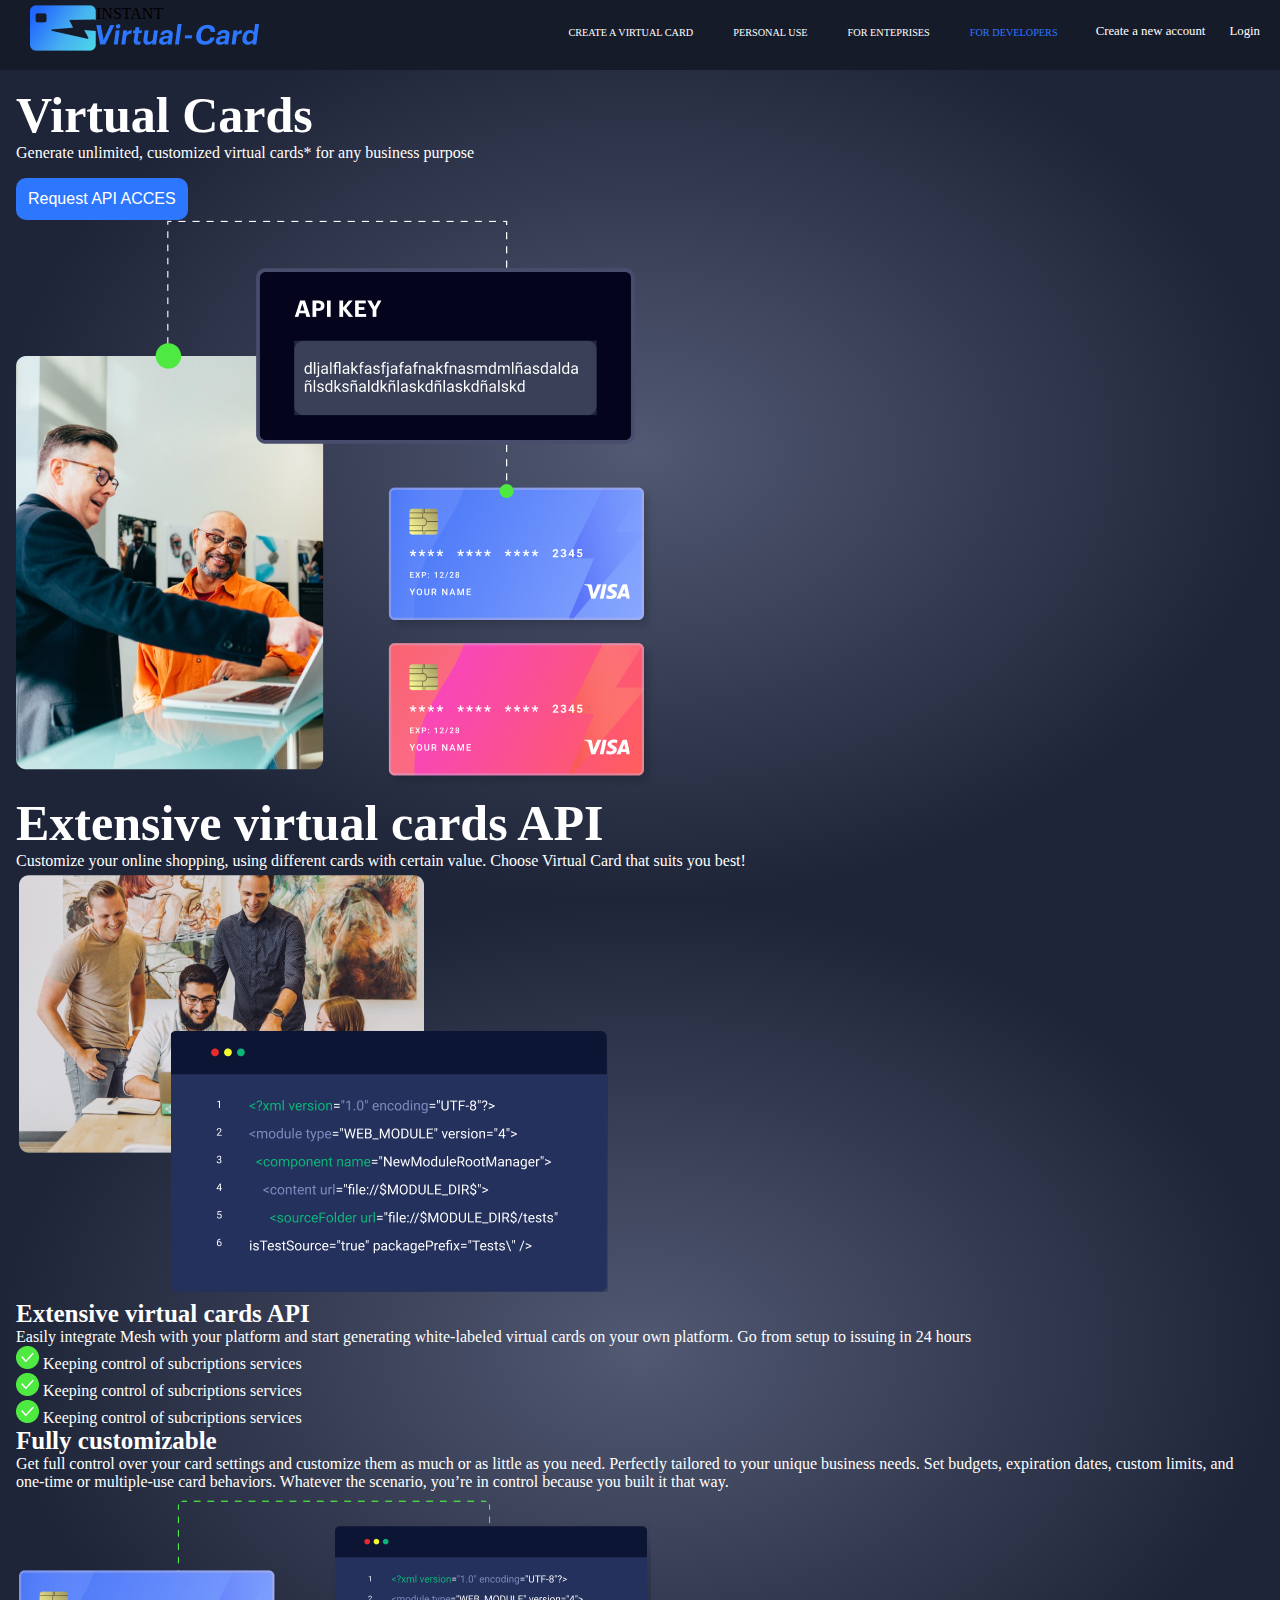
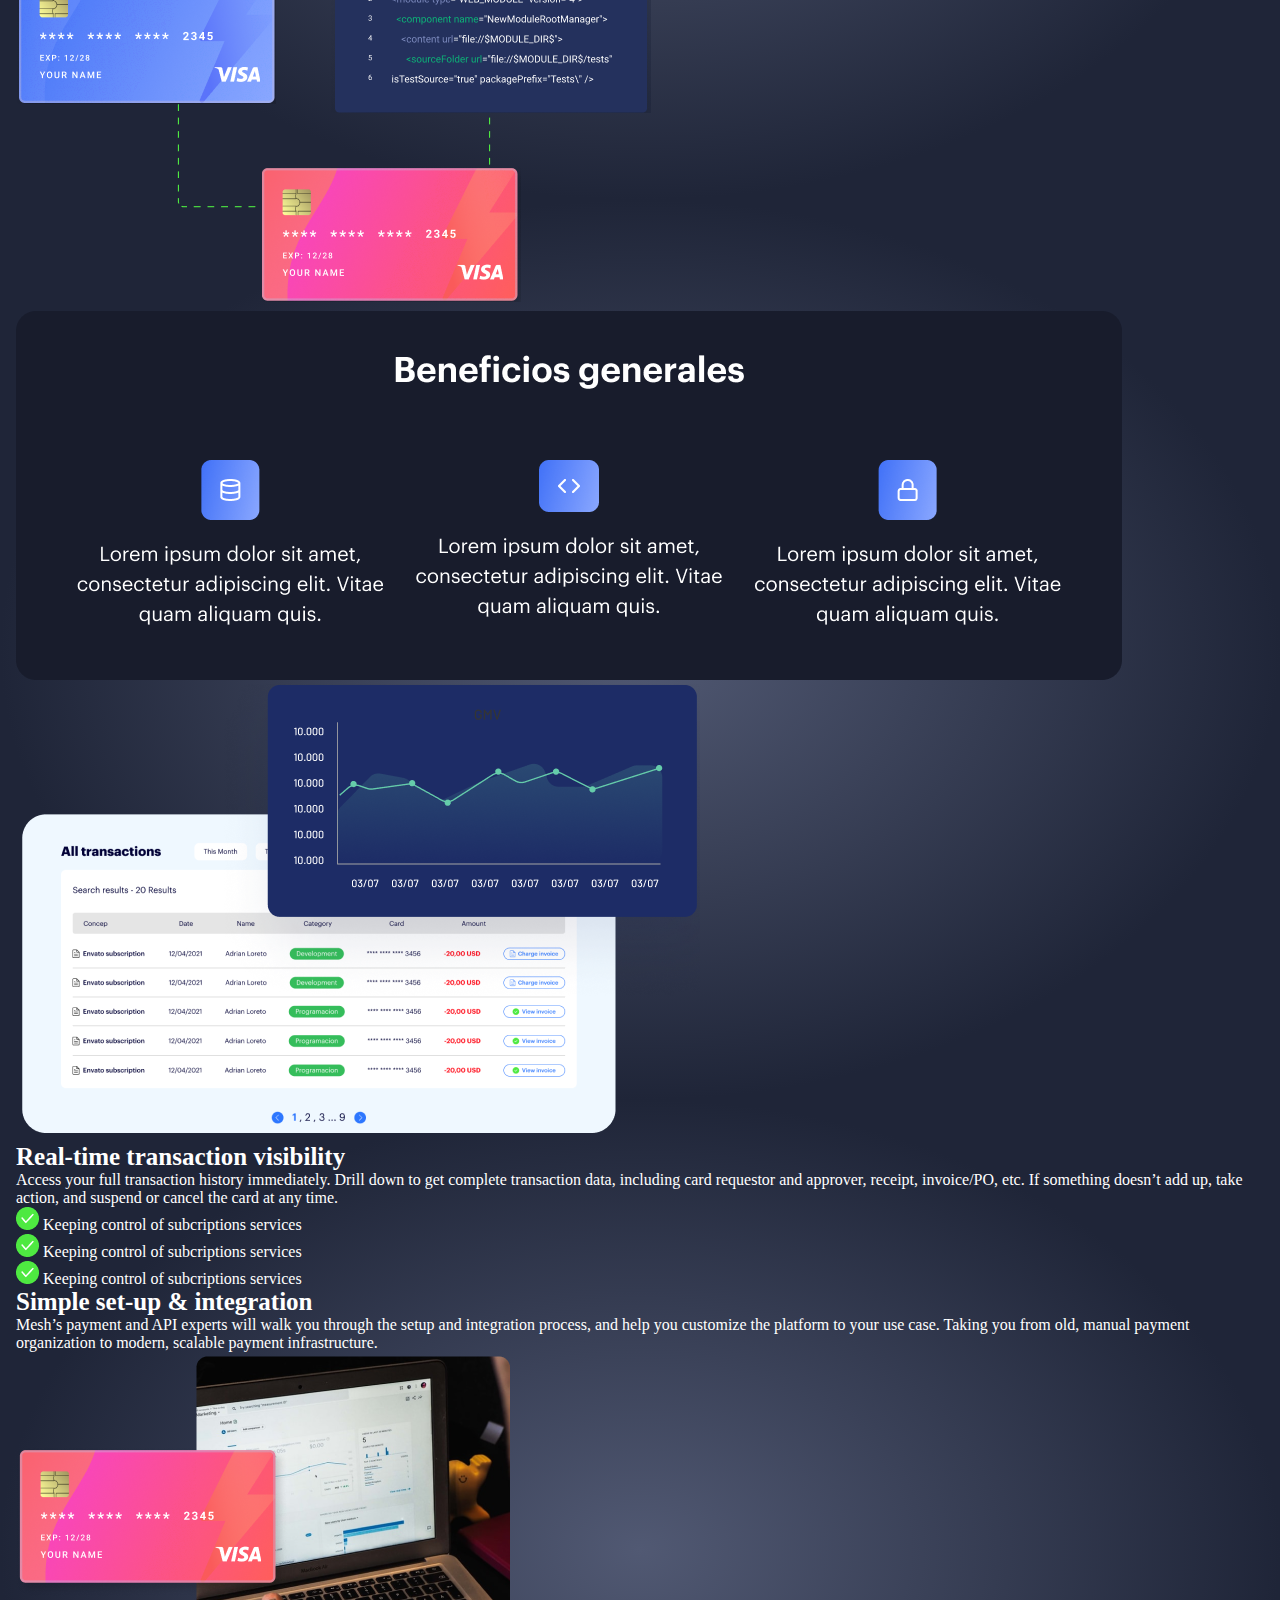
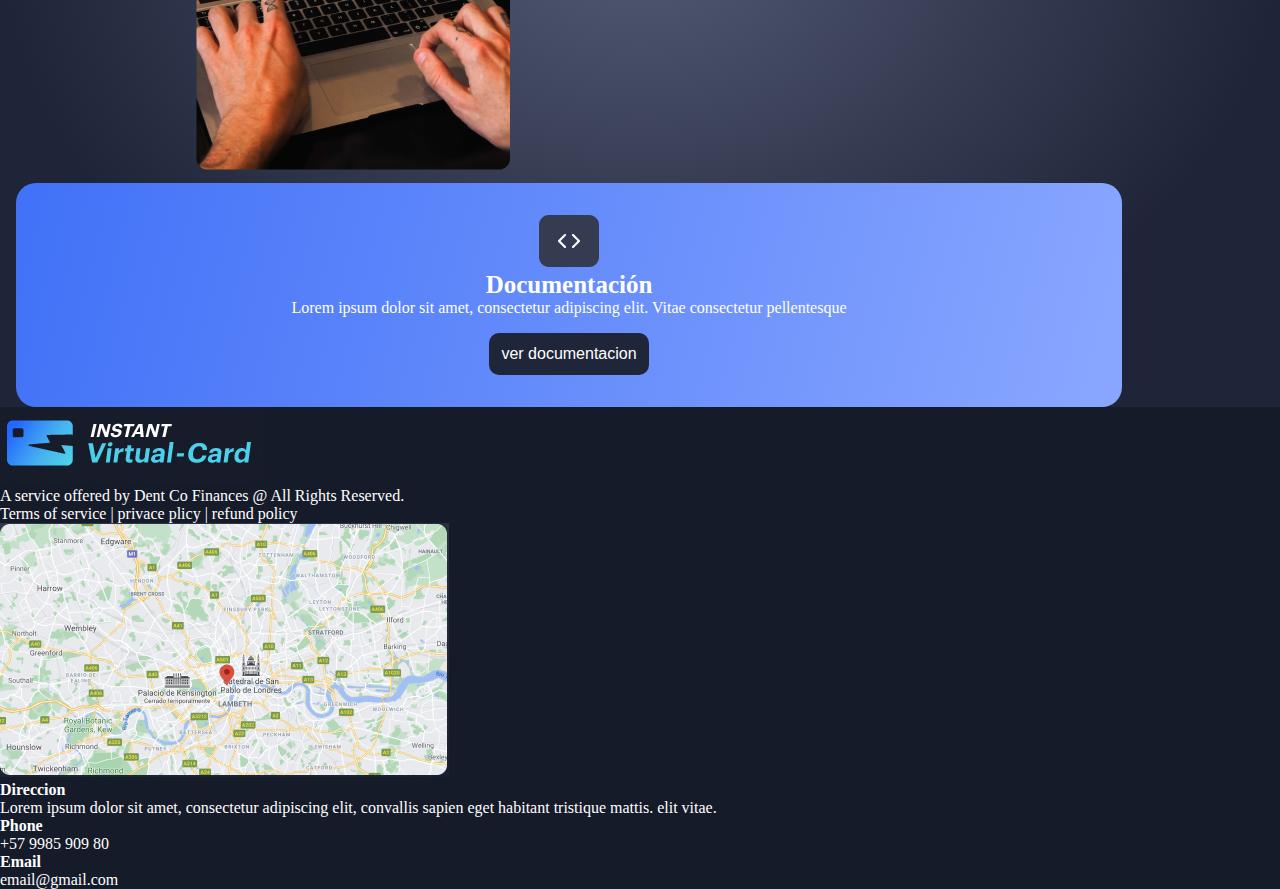
==== no-login/for-developers-v1/index.html @ 722ce5f5 "creacion del repositorio" ====
<!DOCTYPE html>
<html lang="en">

<head>
    <meta charset="UTF-8">
    <meta http-equiv="X-UA-Compatible" content="IE=edge">
    <meta name="viewport" content="width=device-width, initial-scale=1.0">
    <title>For developers</title>

    <!-- custom css -->
    <link rel="stylesheet" href="css/style.css">

    <!-- bootstrap -->
    <link rel="stylesheet" href="https://cdn.jsdelivr.net/npm/bootstrap@4.6.0/dist/css/bootstrap.min.css" integrity="sha384-B0vP5xmATw1+K9KRQjQERJvTumQW0nPEzvF6L/Z6nronJ3oUOFUFpCjEUQouq2+l" crossorigin="anonymous">

    <!-- font awesome -->
    <link href="https://kit-pro.fontawesome.com/releases/v5.15.3/css/pro.min.css" rel="stylesheet">

    <!-- jquery -->
    <script src="https://cdnjs.cloudflare.com/ajax/libs/jquery/3.4.1/jquery.min.js" integrity="sha512-bnIvzh6FU75ZKxp0GXLH9bewza/OIw6dLVh9ICg0gogclmYGguQJWl8U30WpbsGTqbIiAwxTsbe76DErLq5EDQ==" crossorigin="anonymous"></script>
</head>

<body>
    <!-- navbar -->
    <nav>
        <div class="logo">
            <a href="#">
                <img src="assets/logo.png" class="mr-2" alt="Error">
            </a>
            <div>
                <span class="instant text-white">INSTANT</span><br>
                <img src="assets/virtual.png" alt="Error">
            </div>
        </div>

        <input type="checkbox" id="check">
        <label for="check" class="checkbtn">
            <i class="fas fa-bars"></i>
        </label>

        <div class="derecha">
            <a href="#" class="btn btn-primary">Create a new account</a>
            <a href="#"> <i class="far fa-user"></i> Login</a>
        </div>

        <ul>
            <li>
                <a href="#">Create a virtual card</a>
            </li>
            <li>
                <a href="#">Personal use</a>
            </li>
            <li><a href="#">For enteprises</a></li>
            <li>
                <a class="active" href="#">for developers</a>
            </li>
        </ul>
    </nav>

    <!-- end nav -->

    <section class="container mx-auto">
        <div class="row">
            <div class="col-lg my-auto">
                <h1 class="font-weight-bold">Virtual Cards</h1>
                <span>Generate unlimited, customized virtual cards* for any business purpose</span>
                <br>
                <button class="btn-lop">Request API ACCES <i class="fas fa-angle-right"></i></button>
            </div>
            <div class="col-lg mt-5">
                <img class="img1" src="assets/img1.png" alt="error">
            </div>
        </div>
        <div class="text-center my-5">
            <h1>Extensive virtual cards API</h1>
            <span>Customize your online shopping, using different cards with certain value. Choose Virtual Card that suits you best!</span>
        </div>
        <div class="row">
            <div class="col-lg mt-5">
                <img class="img1" src="assets/img2.png" alt="error">
            </div>
            <div class="col-lg my-auto">
                <h2>Extensive virtual cards API</h2>
                <span>Easily integrate Mesh with your platform and start generating white-labeled virtual cards on your own platform. Go from setup to issuing in 24 hours</span>
                <div class="my-4 d-flex flex-column justify-content-center">
                    <span class="text-white small"><img src="assets/chulo.png" alt="error"> Keeping control of subcriptions services</span>
                </div>
                <div class="my-4 d-flex flex-column justify-content-center">
                    <span class="text-white small"><img src="assets/chulo.png" alt="error"> Keeping control of subcriptions services</span>
                </div>
                <div class="my-4 d-flex flex-column justify-content-center">
                    <span class="text-white small"><img src="assets/chulo.png" alt="error"> Keeping control of subcriptions services</span>
                </div>
            </div>
        </div>
        <div class="row">
            <div class="col-lg my-auto">
                <h2>Fully customizable</h2>
                <span>Get full control over your card settings and customize them as much or as little as you need. Perfectly tailored to your unique business needs. Set budgets, expiration dates, custom limits, and one-time or multiple-use card behaviors. Whatever the scenario, you’re in control because you built it that way.</span>
            </div>
            <div class="col-lg mt-5">
                <img class="img1" src="assets/img3.png" alt="error">
            </div>
        </div>

        <img class="mt-5 img2" src="assets/img4.png" alt="error">

        <div class="row">
            <div class="col-lg my-5">
                <img class="img1" src="assets/img5.png" alt="error">
            </div>
            <div class="col-lg my-auto">
                <h2>Real-time transaction visibility</h2>
                <span>Access your full transaction history immediately. Drill down to get complete transaction data, including card requestor and approver, receipt, invoice/PO, etc. If something doesn’t add up, take action, and suspend or cancel the card at any time.</span>
                <div class="my-4 d-flex flex-column justify-content-center">
                    <span class="text-white small"><img src="assets/chulo.png" alt="error"> Keeping control of subcriptions services</span>
                </div>
                <div class="my-4 d-flex flex-column justify-content-center">
                    <span class="text-white small"><img src="assets/chulo.png" alt="error"> Keeping control of subcriptions services</span>
                </div>
                <div class="my-4 d-flex flex-column justify-content-center">
                    <span class="text-white small"><img src="assets/chulo.png" alt="error"> Keeping control of subcriptions services</span>
                </div>
            </div>
        </div>

        <div class="row">
            <div class="col-lg my-auto">
                <h2>Simple set-up & integration</h2>
                <span>Mesh’s payment and API experts will walk you through the setup and integration process, and help you customize the platform to your use case. Taking you from old, manual payment organization to modern, scalable payment infrastructure.</span>
            </div>
            <div class="col-lg my-5">
                <img class="img1" src="assets/img6.png" alt="error">
            </div>
        </div>

        <div class="contenido">
            <img src="assets/img7.png" alt="error">
            <h2 class="my-4">Documentación</h2>
            <span>Lorem ipsum dolor sit amet, consectetur adipiscing elit. Vitae consectetur pellentesque</span>
            <br>
            <button class="btn-lop-2">ver documentacion <i class="fas fa-angle-right"></i></button>
        </div>

        <footer class="text-white py-4 bg-page mt-4">
            <div class="container-fluid text-center text-md-left">
                <div class="row">
                    <div class="col">
                        <div class="mb-4">
                            <img src="assets/icono.png" alt="error">
                        </div>
                        <span>A service offered by Dent Co Finances @ All Rights Reserved.</span>
                        <div class="my-4">
                            <span>Terms of service | privace plicy | refund policy</span>
                        </div>
                    </div>
                    <div class="col-lg-auto">
                        <a href="#">
                            <img class="pequeño" src="assets/img8.PNG" alt="error">
                        </a>
                    </div>

                    <div class="col">
                        <h4>Direccion</h4>
                        <span>Lorem ipsum dolor sit amet, consectetur adipiscing elit, convallis sapien eget habitant tristique mattis. elit vitae.</span>
                        <h4 class="mt-4">Phone</h4>
                        <span>+57 9985 909 80</span>
                        <h4 class="mt-4">Email</h4>
                        <span>email@gmail.com</span>
                    </div>
                </div>
            </div>
        </footer>
    </section>

</body>

</html>
---- no-login/for-developers-v1/css/style.css ----
html {
    width: 100%;
    height: 100%;
}

* {
    padding: 0;
    margin: 0;
    text-decoration: 0;
    list-style: none;
    box-sizing: border-box;
}

body {
    background: radial-gradient(50% 50% at 50% 50%, #515973 0%, #1F2538 100%);
}

nav {
    background: #161b2a;
    height: 70px;
    width: 100%;
}

.logo {
    display: flex;
    float: left;
    padding: 5px 30px;
}

.derecha {
    float: right;
    line-height: 60px;
}

.derecha a {
    margin-right: 20px;
    color: white;
}

nav ul {
    float: right;
    margin-right: 20px;
}

nav ul li {
    display: inline-block;
    margin: 0 5px;
    line-height: 50px;
    padding: 7px 13px;
}

nav ul li a {
    font-family: Graphik;
    font-size: 1em;
    color: white;
    text-transform: uppercase;
}

a.active,
a:hover {
    color: #2D77FF;
    transition: .5s;
}

.checkbtn {
    font-size: 30px;
    color: white;
    float: left;
    line-height: 60px;
    margin-left: 40px;
    cursor: pointer;
    display: none;
}

#check {
    display: none;
}

@media (max-width: 1350px) {
    nav a {
        font-size: .8em !important;
    }
    nav li {
        font-size: .8em;
    }
}

@media (max-width: 1100px) {
    .logo {
        display: none;
    }
}

@media (max-width: 1084px) {
    .logo {
        display: none;
    }
}

@media (max-width: 810px) {
    .checkbtn {
        display: block;
    }
    nav ul {
        left: -100%;
        transition: all .5s;
        position: fixed;
        width: 100%;
        height: 100vh;
        top: 70px;
        text-align: center;
        background: #161B2A;
    }
    nav ul li {
        display: block;
    }
    nav ul li a {
        font-size: 1.2em;
    }
    #check:checked~ul {
        left: 0;
        z-index: 5;
    }
}


/* section */

section {
    height: calc(100vh - 80px);
    padding: 1em;
}

.container {
    color: white;
}

h1 {
    font-size: 50px;
    font-weight: bold;
}

h2 {
    font-size: 25px;
}

.btn-lop {
    margin-top: 1em;
    color: white;
    background: #2D77FF;
    font-size: 1em;
    border-radius: 10px;
    padding: 12px;
    border: 0;
}

.btn-lop:active {
    border: 1px solid;
}

.btn-lop-2:active {
    border: 1px solid;
}

@media (max-width: 771px) {
    .img1 {
        width: 100%;
    }
}

@media (max-width: 1200px) {
    .img2 {
        width: 100%;
    }
    .contenido {
        width: 100% !important;
    }
}

.contenido {
    background: linear-gradient(103.95deg, #3E6FF7 -3.65%, #88A6FF 97.12%);
    text-align: center;
    width: 1106px;
    border-radius: 20px;
    padding-top: 2em;
    padding-bottom: 2em;
}

.btn-lop-2 {
    margin-top: 1em;
    color: white;
    background: #202639;
    font-size: 1em;
    border-radius: 10px;
    padding: 12px;
    border: 0;
}


/* footer */

@media (max-width: 604px) {
    .pequeño {
        width: 100%;
    }
}

.bg-page {
    width: 100%;
    left: 0;
    position: absolute;
    background: #161B2A;
}
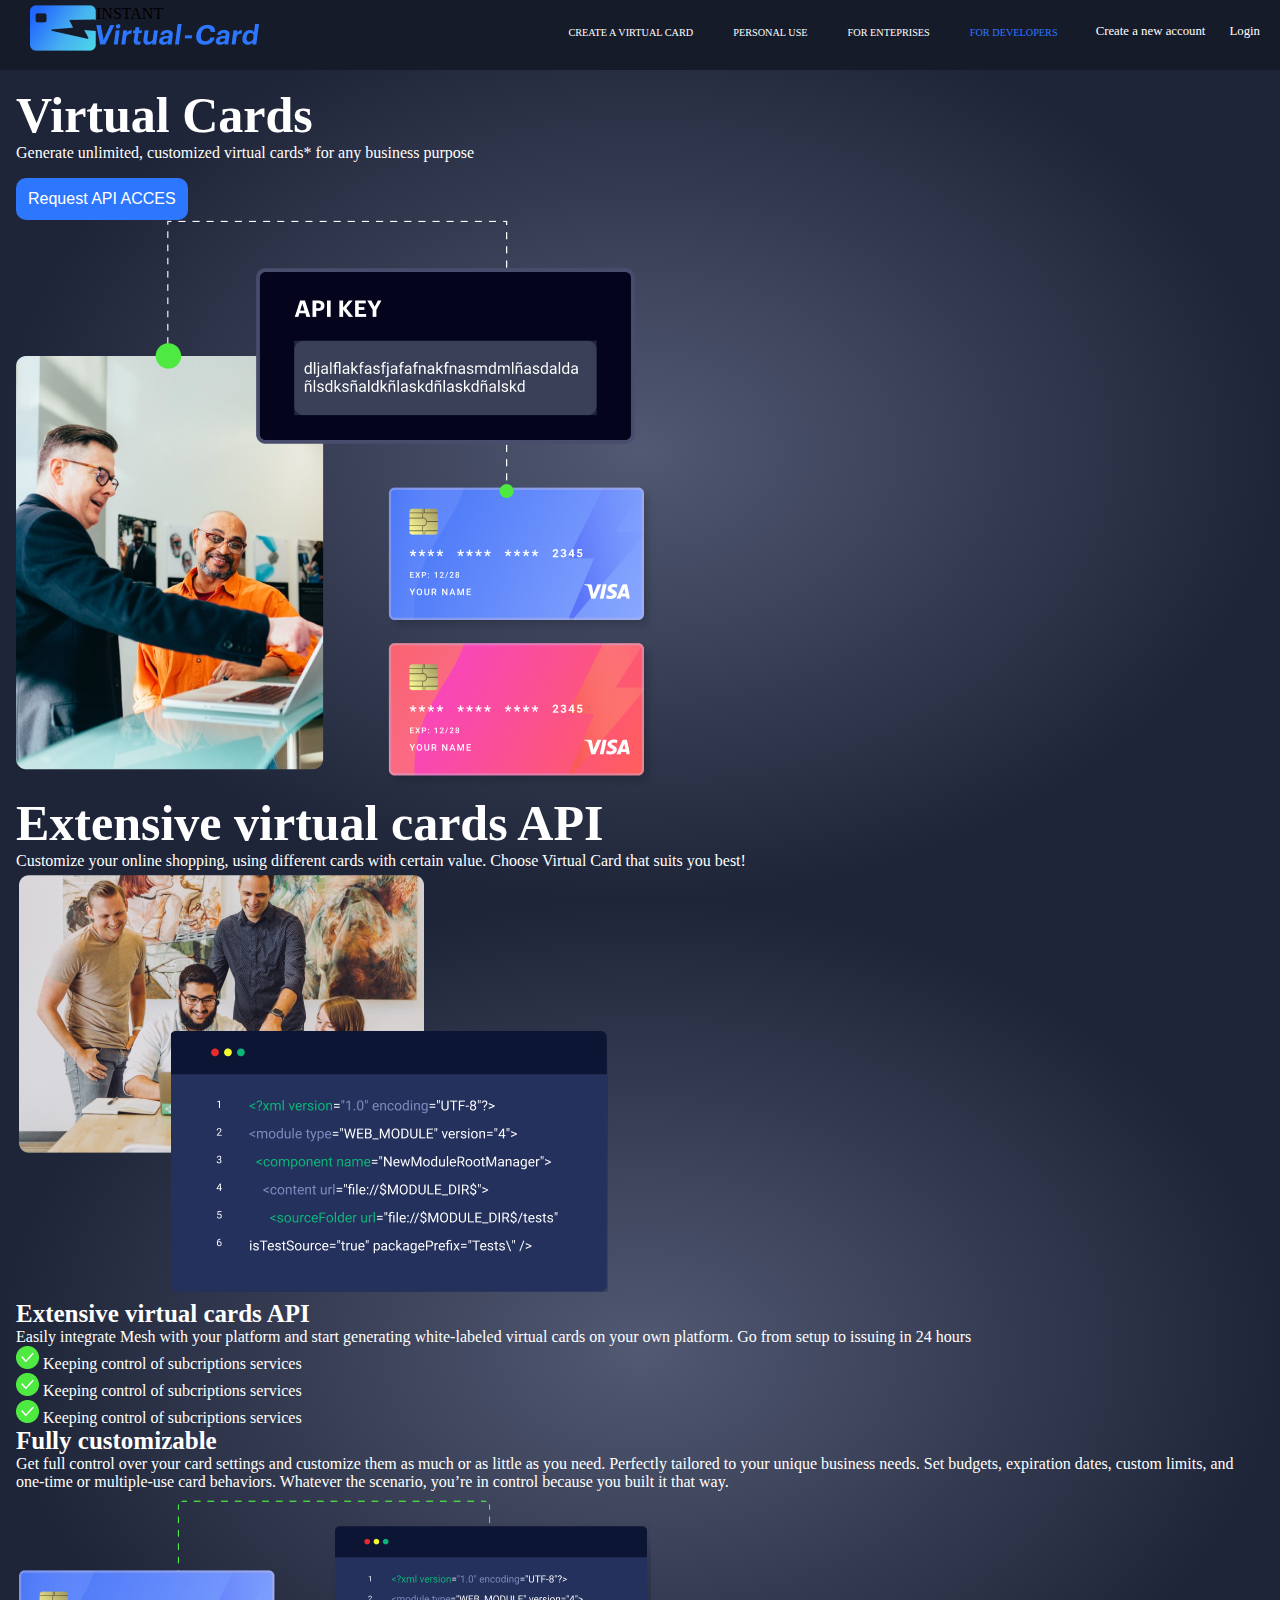
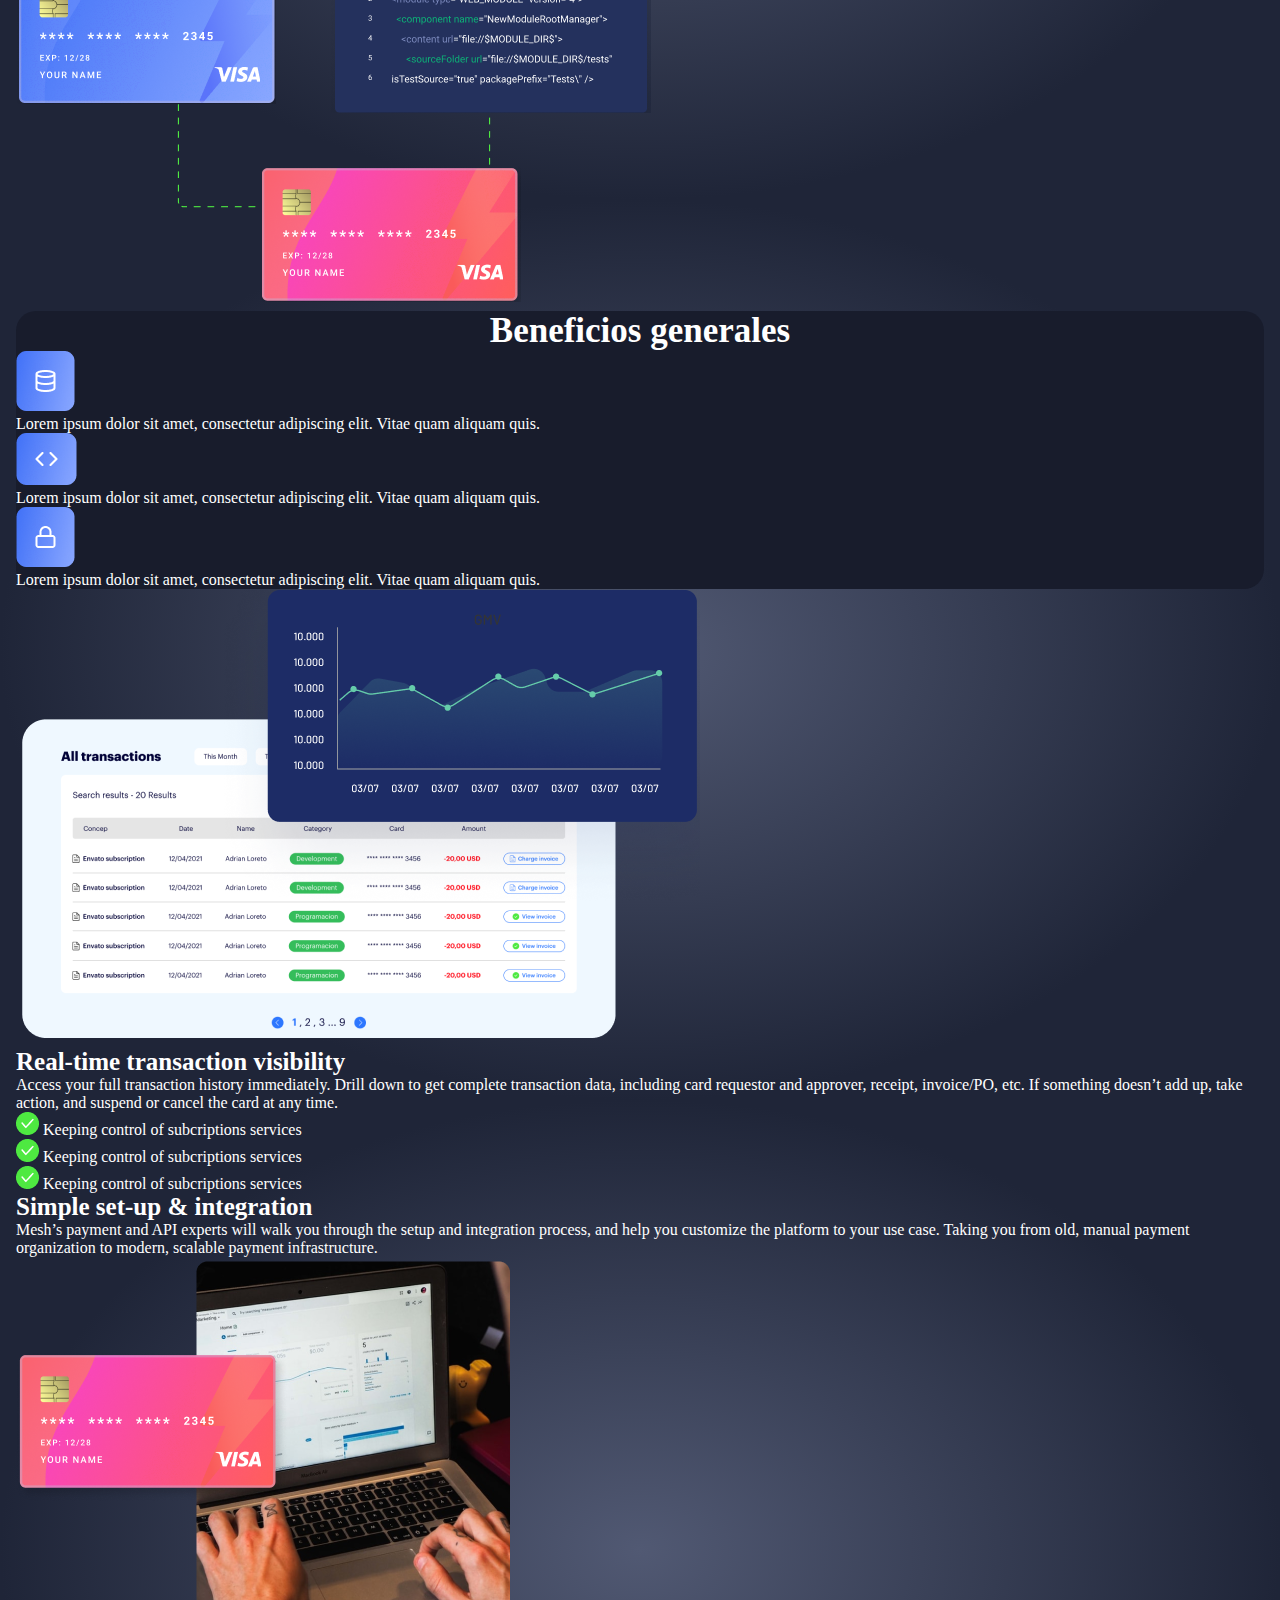
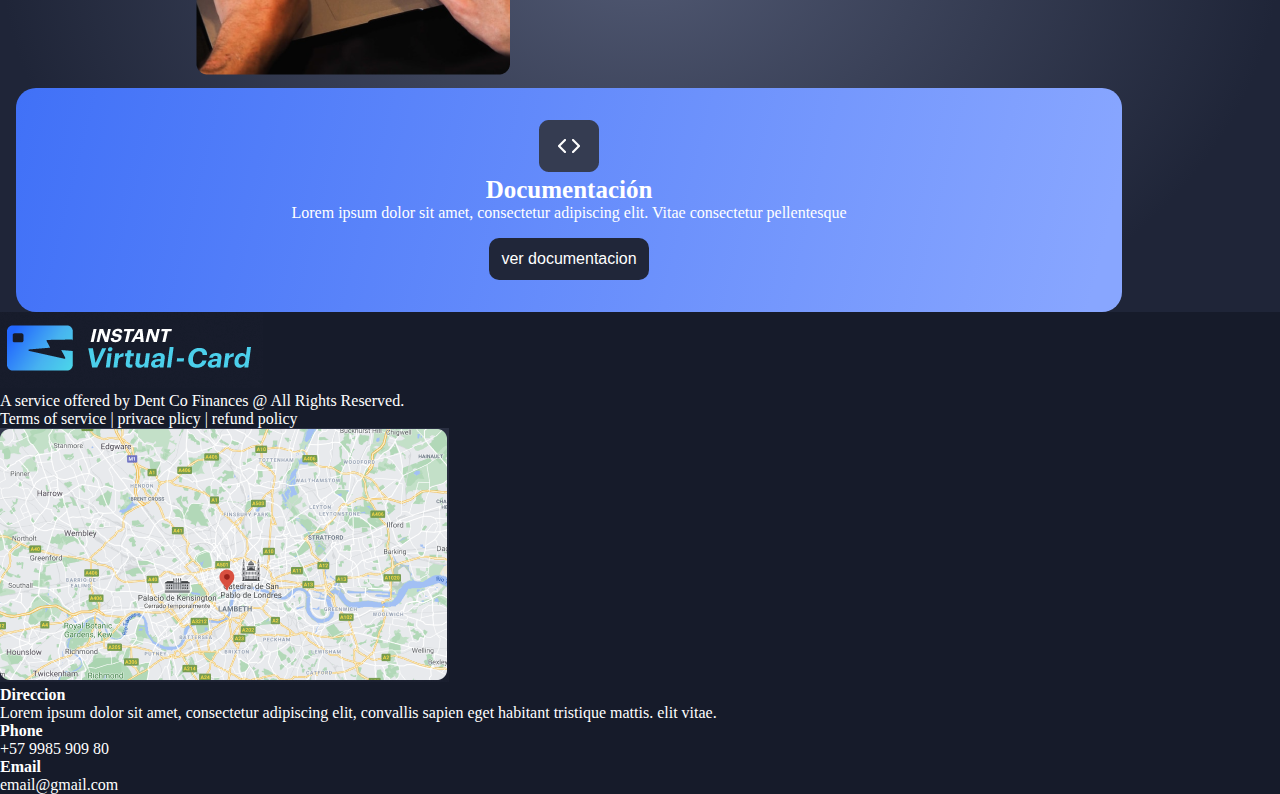
==== commit 279aeeff: "correxiones y aregado de nuevo renderizado de diseños logueados" ====
--- a/no-login/for-developers-v1/index.html
+++ b/no-login/for-developers-v1/index.html
@@ -103,7 +103,28 @@
             </div>
         </div>
 
-        <img class="mt-5 img2" src="assets/img4.png" alt="error">
+        <div class="hola my-5 p-2">
+            <h3>Beneficios generales</h3>
+
+            <div class="row text-center">
+                <div class="col-lg mt-4">
+                    <img src="assets/imge3.png" alt="error">
+                    <br>
+                    <span>Lorem ipsum dolor sit amet, consectetur adipiscing elit. Vitae quam aliquam quis.</span>
+                </div>
+                <div class="col-lg mt-4">
+                    <img src="assets/imge4.png" alt="error">
+                    <br>
+                    <span>Lorem ipsum dolor sit amet, consectetur adipiscing elit. Vitae quam aliquam quis.</span>
+                </div>
+                <div class="col-lg mt-4">
+                    <img src="assets/imge5.png" alt="error">
+                    <br>
+                    <span>Lorem ipsum dolor sit amet, consectetur adipiscing elit. Vitae quam aliquam quis.</span>
+                </div>
+            </div>
+        </div>
+
 
         <div class="row">
             <div class="col-lg my-5">
--- a/no-login/for-developers-v1/css/style.css
+++ b/no-login/for-developers-v1/css/style.css
@@ -142,6 +142,19 @@
 
 h2 {
     font-size: 25px;
+}
+
+h3 {
+    text-align: center;
+    font-size: 35px !important;
+    color: white;
+    font-style: normal;
+    font-weight: bold !important;
+}
+
+.hola {
+    background: #181C2C;
+    border-radius: 20px;
 }
 
 .btn-lop {
